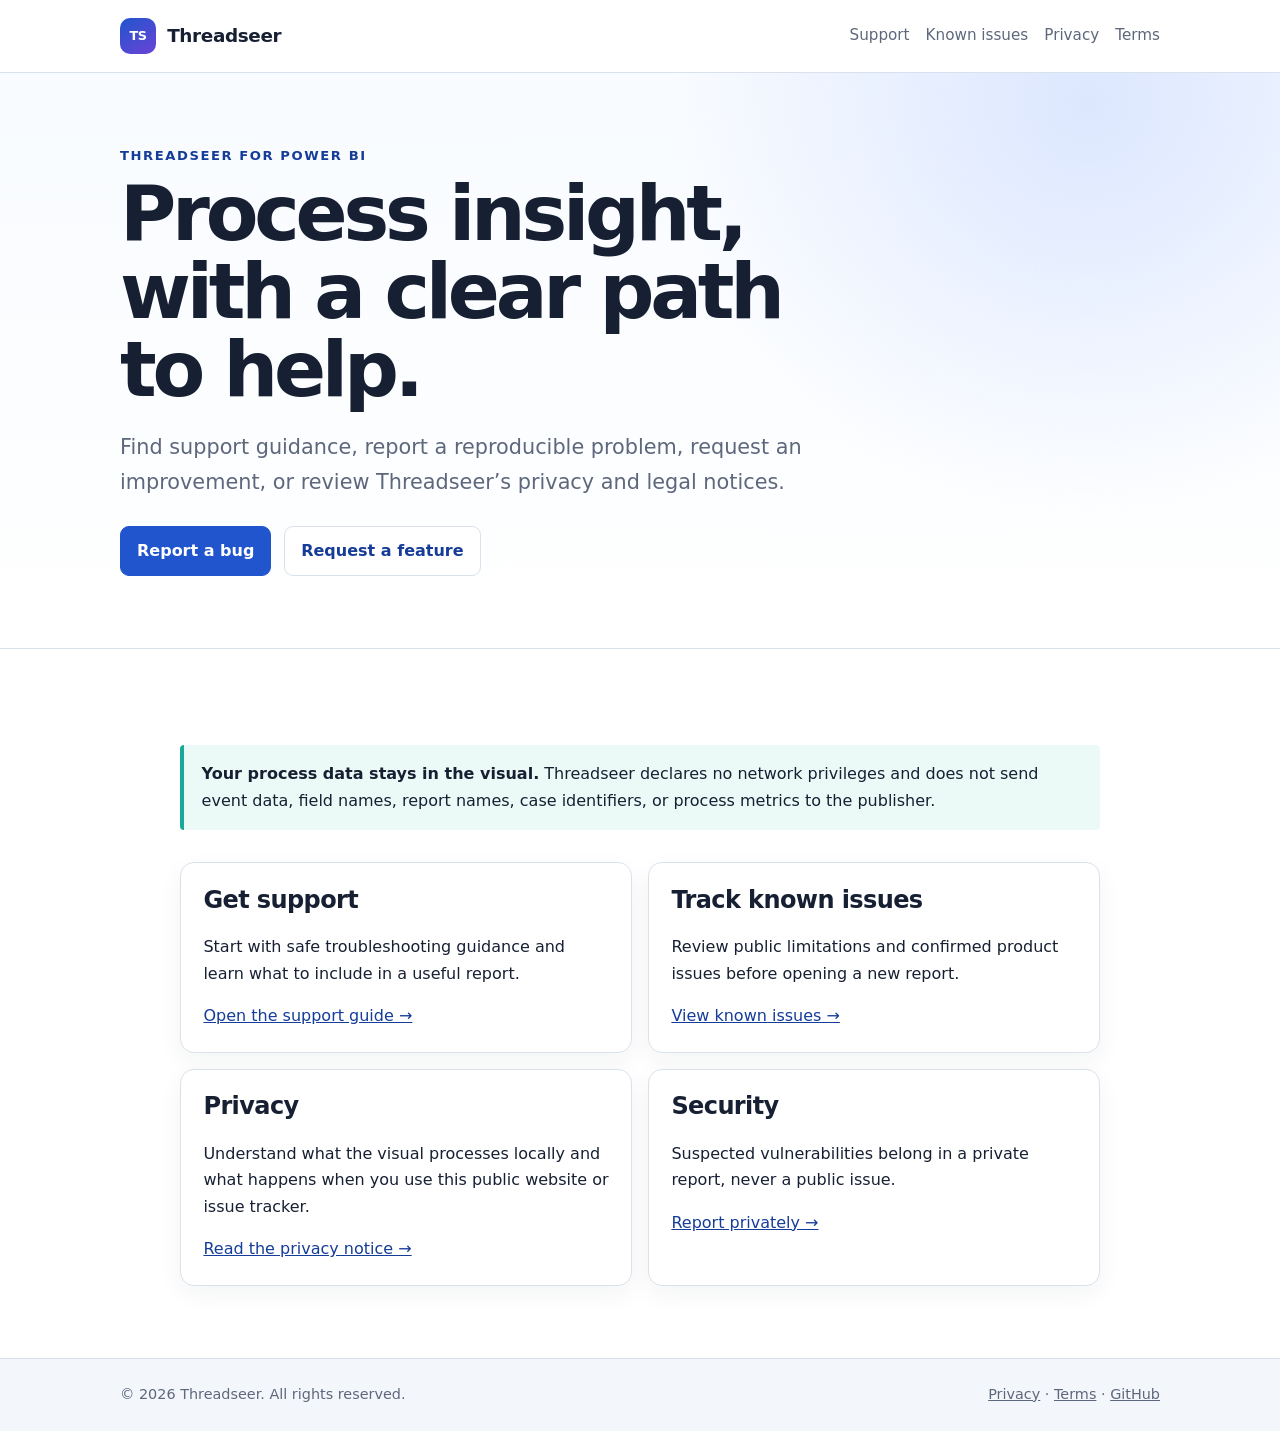
==== docs/index.html @ f882a9d4 "Launch Threadseer public support hub" ====
<!doctype html>
<html lang="en">
<head>
  <meta charset="utf-8">
  <meta name="viewport" content="width=device-width, initial-scale=1">
  <meta name="description" content="Support, privacy, terms, and issue reporting for Threadseer for Power BI.">
  <title>Threadseer support</title>
  <link rel="stylesheet" href="./assets/styles.css">
</head>
<body>
  <a class="skip-link" href="#main">Skip to content</a>
  <header class="site-header">
    <nav class="nav" aria-label="Primary">
      <a class="brand" href="./"><span class="brand-mark" aria-hidden="true">TS</span>Threadseer</a>
      <div class="nav-links"><a href="./support/">Support</a><a href="./known-issues/">Known issues</a><a href="./privacy/">Privacy</a><a href="./terms/">Terms</a></div>
    </nav>
  </header>
  <main id="main">
    <section class="hero"><div class="hero-inner">
      <div class="eyebrow">Threadseer for Power BI</div>
      <h1>Process insight, with a clear path to help.</h1>
      <p class="lede">Find support guidance, report a reproducible problem, request an improvement, or review Threadseer’s privacy and legal notices.</p>
      <div class="actions"><a class="button" href="https://github.com/jasonwi1202/threadseer-support/issues/new?template=bug_report.yml">Report a bug</a><a class="button secondary" href="https://github.com/jasonwi1202/threadseer-support/issues/new?template=feature_request.yml">Request a feature</a></div>
    </div></section>
    <section class="content" aria-label="Support resources">
      <div class="notice"><strong>Your process data stays in the visual.</strong> Threadseer declares no network privileges and does not send event data, field names, report names, case identifiers, or process metrics to the publisher.</div>
      <div class="grid">
        <article class="card"><h2>Get support</h2><p>Start with safe troubleshooting guidance and learn what to include in a useful report.</p><p><a href="./support/">Open the support guide →</a></p></article>
        <article class="card"><h2>Track known issues</h2><p>Review public limitations and confirmed product issues before opening a new report.</p><p><a href="./known-issues/">View known issues →</a></p></article>
        <article class="card"><h2>Privacy</h2><p>Understand what the visual processes locally and what happens when you use this public website or issue tracker.</p><p><a href="./privacy/">Read the privacy notice →</a></p></article>
        <article class="card"><h2>Security</h2><p>Suspected vulnerabilities belong in a private report, never a public issue.</p><p><a href="https://github.com/jasonwi1202/threadseer-support/security/advisories/new">Report privately →</a></p></article>
      </div>
    </section>
  </main>
  <footer class="site-footer"><div class="footer-inner"><p>© 2026 Threadseer. All rights reserved.</p><p><a href="./privacy/">Privacy</a> · <a href="./terms/">Terms</a> · <a href="https://github.com/jasonwi1202/threadseer-support">GitHub</a></p></div></footer>
</body>
</html>
---- docs/assets/styles.css ----
:root {
  color-scheme: light;
  --ink: #172033;
  --muted: #5e687c;
  --paper: #ffffff;
  --wash: #f3f7fb;
  --line: #d9e2ec;
  --brand: #2155cd;
  --brand-dark: #153c98;
  --accent: #18a999;
  --warning: #8a4b08;
  font-family: Inter, "Segoe UI", system-ui, -apple-system, BlinkMacSystemFont, sans-serif;
}

* { box-sizing: border-box; }
html { scroll-behavior: smooth; }
body { margin: 0; color: var(--ink); background: var(--paper); line-height: 1.65; }
a { color: var(--brand-dark); }
a:hover { color: var(--brand); }
a:focus-visible, .button:focus-visible { outline: 3px solid #ffbf47; outline-offset: 3px; }
.skip-link { position: absolute; left: -999px; top: 0; padding: .6rem 1rem; background: var(--ink); color: white; z-index: 20; }
.skip-link:focus { left: 1rem; top: 1rem; }
.site-header { border-bottom: 1px solid var(--line); background: rgba(255,255,255,.96); }
.nav { max-width: 1080px; margin: 0 auto; min-height: 72px; padding: 0 1.25rem; display: flex; align-items: center; justify-content: space-between; gap: 1.25rem; }
.brand { display: inline-flex; align-items: center; gap: .7rem; color: var(--ink); text-decoration: none; font-size: 1.15rem; font-weight: 750; letter-spacing: -.02em; }
.brand-mark { display: grid; place-items: center; width: 36px; height: 36px; color: white; background: linear-gradient(145deg, var(--brand), #6b43d6); border-radius: 10px; font-size: .8rem; letter-spacing: -.03em; }
.nav-links { display: flex; flex-wrap: wrap; gap: .25rem 1rem; }
.nav-links a { color: var(--muted); text-decoration: none; font-size: .95rem; }
.nav-links a:hover { color: var(--ink); }
main { min-height: calc(100vh - 190px); }
.hero { background: radial-gradient(circle at 85% 5%, #dce7ff 0, transparent 34%), linear-gradient(180deg, #f8fbff, var(--paper)); border-bottom: 1px solid var(--line); }
.hero-inner, .content { max-width: 960px; margin: 0 auto; padding: 4.5rem 1.25rem; }
.hero-inner { max-width: 1080px; }
.eyebrow { color: var(--brand-dark); font-size: .82rem; font-weight: 750; letter-spacing: .12em; text-transform: uppercase; }
h1 { max-width: 760px; margin: .5rem 0 1rem; font-size: clamp(2.3rem, 7vw, 4.8rem); line-height: 1.02; letter-spacing: -.055em; }
.page h1 { font-size: clamp(2.25rem, 6vw, 3.8rem); }
h2 { margin-top: 2.2rem; line-height: 1.2; letter-spacing: -.025em; }
h3 { line-height: 1.3; }
.lede { max-width: 720px; color: var(--muted); font-size: clamp(1.05rem, 2.5vw, 1.3rem); }
.actions { display: flex; flex-wrap: wrap; gap: .8rem; margin-top: 1.7rem; }
.button { display: inline-flex; align-items: center; justify-content: center; min-height: 46px; padding: .68rem 1rem; border: 1px solid var(--brand); border-radius: 9px; background: var(--brand); color: white; text-decoration: none; font-weight: 700; }
.button.secondary { color: var(--brand-dark); background: white; border-color: var(--line); }
.grid { display: grid; grid-template-columns: repeat(2, minmax(0, 1fr)); gap: 1rem; margin-top: 2rem; }
.card { padding: 1.4rem; border: 1px solid var(--line); border-radius: 14px; background: white; box-shadow: 0 8px 24px rgba(23,32,51,.05); }
.card h2, .card h3 { margin-top: 0; }
.card p:last-child { margin-bottom: 0; }
.notice { margin: 1.5rem 0; padding: 1rem 1.1rem; border-left: 4px solid var(--accent); border-radius: 4px; background: #ecfaf7; }
.notice.warning { border-left-color: #d27b1f; background: #fff8ec; color: #55300c; }
.checklist li { margin-bottom: .55rem; }
.meta { color: var(--muted); font-size: .92rem; }
.site-footer { border-top: 1px solid var(--line); background: var(--wash); }
.footer-inner { max-width: 1080px; margin: 0 auto; padding: 1.5rem 1.25rem; display: flex; flex-wrap: wrap; justify-content: space-between; gap: .75rem 1.5rem; color: var(--muted); font-size: .9rem; }
.footer-inner p { margin: 0; }
.footer-inner a { color: inherit; }
code { padding: .12rem .35rem; border-radius: 4px; background: var(--wash); }

@media (max-width: 700px) {
  .nav { align-items: flex-start; flex-direction: column; padding-top: 1rem; padding-bottom: 1rem; }
  .grid { grid-template-columns: 1fr; }
  .hero-inner, .content { padding-top: 3rem; padding-bottom: 3rem; }
}

@media (prefers-reduced-motion: reduce) {
  html { scroll-behavior: auto; }
}
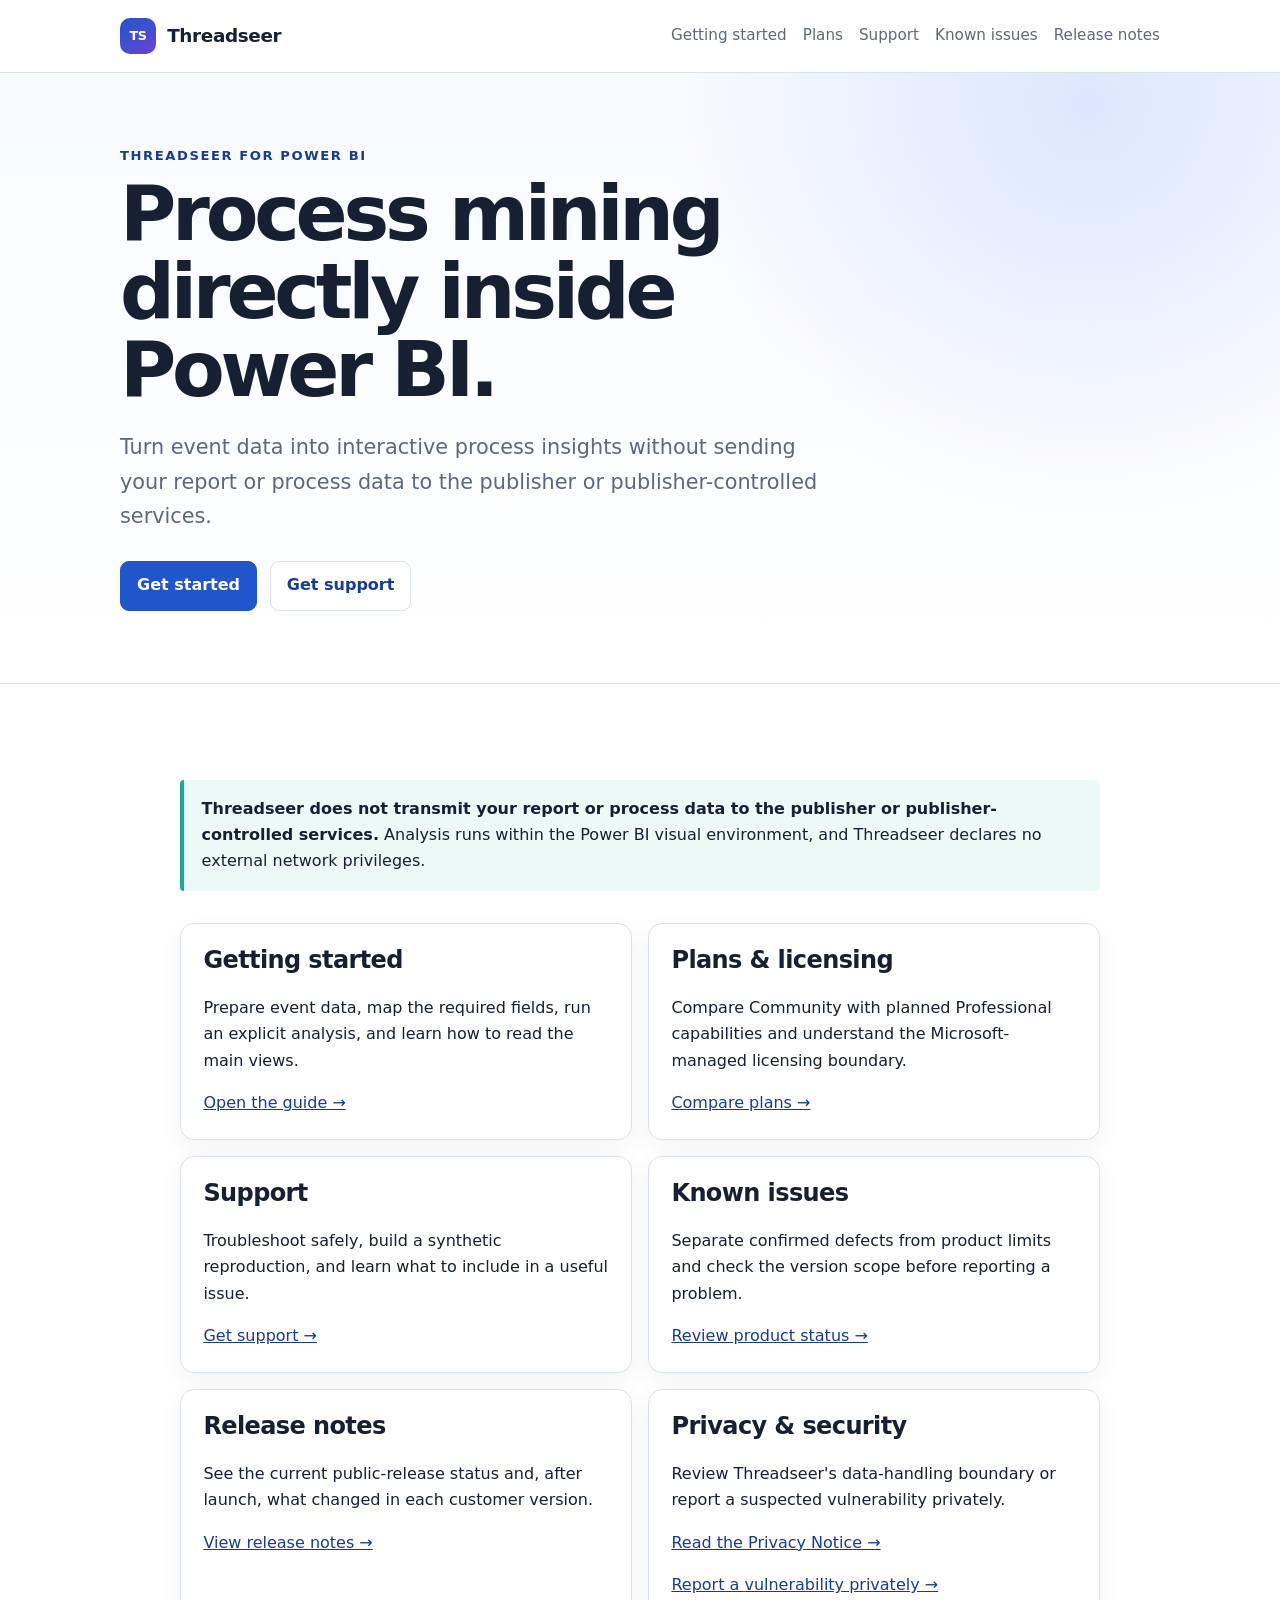
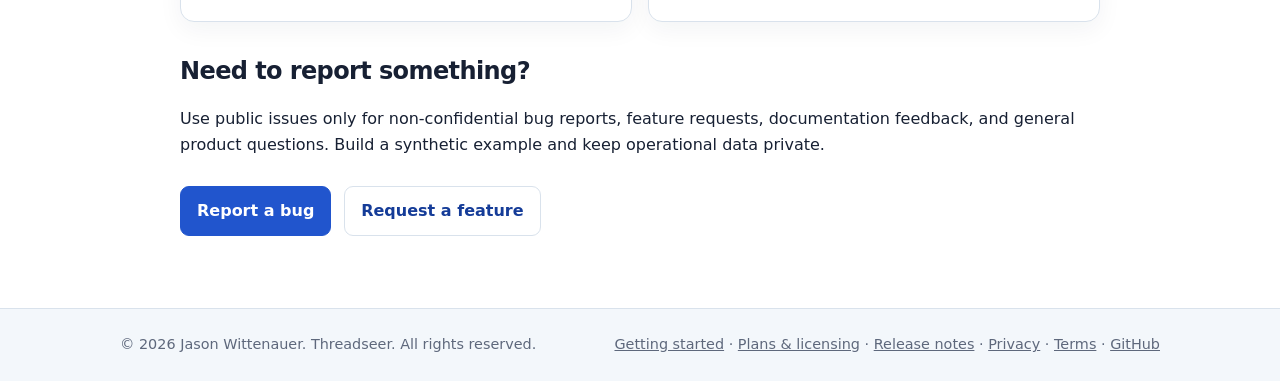
==== commit 367ddda2: "Expand Threadseer public documentation" ====
--- a/docs/index.html
+++ b/docs/index.html
@@ -3,36 +3,40 @@
 <head>
   <meta charset="utf-8">
   <meta name="viewport" content="width=device-width, initial-scale=1">
-  <meta name="description" content="Support, privacy, terms, and issue reporting for Threadseer for Power BI.">
-  <title>Threadseer support</title>
-  <link rel="stylesheet" href="./assets/styles.css">
+  <meta name="description" content="Threadseer brings privacy-first process mining, variants, bottlenecks, rework, and case investigation directly into Power BI.">
+  <title>Threadseer for Power BI</title>
+  <link rel="stylesheet" href="./assets/styles.css?v=20260809-docs-launch">
 </head>
 <body>
   <a class="skip-link" href="#main">Skip to content</a>
   <header class="site-header">
     <nav class="nav" aria-label="Primary">
       <a class="brand" href="./"><span class="brand-mark" aria-hidden="true">TS</span>Threadseer</a>
-      <div class="nav-links"><a href="./support/">Support</a><a href="./known-issues/">Known issues</a><a href="./privacy/">Privacy</a><a href="./terms/">Terms</a></div>
+      <div class="nav-links"><a href="./getting-started/">Getting started</a><a href="./licensing/">Plans</a><a href="./support/">Support</a><a href="./known-issues/">Known issues</a><a href="./release-notes/">Release notes</a></div>
     </nav>
   </header>
   <main id="main">
     <section class="hero"><div class="hero-inner">
       <div class="eyebrow">Threadseer for Power BI</div>
-      <h1>Process insight, with a clear path to help.</h1>
-      <p class="lede">Find support guidance, report a reproducible problem, request an improvement, or review Threadseer’s privacy and legal notices.</p>
+      <h1>Process mining directly inside Power BI.</h1>
+      <p class="lede">Turn event data into interactive process insights without sending your report or process data to the publisher or publisher-controlled services.</p>
+      <div class="actions"><a class="button" href="./getting-started/">Get started</a><a class="button secondary" href="./support/">Get support</a></div>
+    </div></section>
+    <section class="content" aria-label="Threadseer resources">
+      <div class="notice"><strong>Threadseer does not transmit your report or process data to the publisher or publisher-controlled services.</strong> Analysis runs within the Power BI visual environment, and Threadseer declares no external network privileges.</div>
+      <div class="grid">
+        <article class="card"><h2>Getting started</h2><p>Prepare event data, map the required fields, run an explicit analysis, and learn how to read the main views.</p><p><a href="./getting-started/">Open the guide &rarr;</a></p></article>
+        <article class="card"><h2>Plans &amp; licensing</h2><p>Compare Community with planned Professional capabilities and understand the Microsoft-managed licensing boundary.</p><p><a href="./licensing/">Compare plans &rarr;</a></p></article>
+        <article class="card"><h2>Support</h2><p>Troubleshoot safely, build a synthetic reproduction, and learn what to include in a useful issue.</p><p><a href="./support/">Get support &rarr;</a></p></article>
+        <article class="card"><h2>Known issues</h2><p>Separate confirmed defects from product limits and check the version scope before reporting a problem.</p><p><a href="./known-issues/">Review product status &rarr;</a></p></article>
+        <article class="card"><h2>Release notes</h2><p>See the current public-release status and, after launch, what changed in each customer version.</p><p><a href="./release-notes/">View release notes &rarr;</a></p></article>
+        <article class="card"><h2>Privacy &amp; security</h2><p>Review Threadseer's data-handling boundary or report a suspected vulnerability privately.</p><p><a href="./privacy/">Read the Privacy Notice &rarr;</a></p><p><a href="https://github.com/jasonwi1202/threadseer-support/security/advisories/new">Report a vulnerability privately &rarr;</a></p></article>
+      </div>
+      <h2>Need to report something?</h2>
+      <p>Use public issues only for non-confidential bug reports, feature requests, documentation feedback, and general product questions. Build a synthetic example and keep operational data private.</p>
       <div class="actions"><a class="button" href="https://github.com/jasonwi1202/threadseer-support/issues/new?template=bug_report.yml">Report a bug</a><a class="button secondary" href="https://github.com/jasonwi1202/threadseer-support/issues/new?template=feature_request.yml">Request a feature</a></div>
-    </div></section>
-    <section class="content" aria-label="Support resources">
-      <div class="notice"><strong>Your process data stays in the visual.</strong> Threadseer declares no network privileges and does not send event data, field names, report names, case identifiers, or process metrics to the publisher.</div>
-      <div class="grid">
-        <article class="card"><h2>Get support</h2><p>Start with safe troubleshooting guidance and learn what to include in a useful report.</p><p><a href="./support/">Open the support guide →</a></p></article>
-        <article class="card"><h2>Track known issues</h2><p>Review public limitations and confirmed product issues before opening a new report.</p><p><a href="./known-issues/">View known issues →</a></p></article>
-        <article class="card"><h2>Privacy</h2><p>Understand what the visual processes locally and what happens when you use this public website or issue tracker.</p><p><a href="./privacy/">Read the privacy notice →</a></p></article>
-        <article class="card"><h2>Security</h2><p>Suspected vulnerabilities belong in a private report, never a public issue.</p><p><a href="https://github.com/jasonwi1202/threadseer-support/security/advisories/new">Report privately →</a></p></article>
-      </div>
     </section>
   </main>
-  <footer class="site-footer"><div class="footer-inner"><p>© 2026 Threadseer. All rights reserved.</p><p><a href="./privacy/">Privacy</a> · <a href="./terms/">Terms</a> · <a href="https://github.com/jasonwi1202/threadseer-support">GitHub</a></p></div></footer>
+  <footer class="site-footer"><div class="footer-inner"><p>&copy; 2026 Jason Wittenauer. Threadseer. All rights reserved.</p><p><a href="./getting-started/">Getting started</a> &middot; <a href="./licensing/">Plans &amp; licensing</a> &middot; <a href="./release-notes/">Release notes</a> &middot; <a href="./privacy/">Privacy</a> &middot; <a href="./terms/">Terms</a> &middot; <a href="https://github.com/jasonwi1202/threadseer-support">GitHub</a></p></div></footer>
 </body>
 </html>
-
--- a/docs/assets/styles.css
+++ b/docs/assets/styles.css
@@ -27,6 +27,7 @@
 .nav-links { display: flex; flex-wrap: wrap; gap: .25rem 1rem; }
 .nav-links a { color: var(--muted); text-decoration: none; font-size: .95rem; }
 .nav-links a:hover { color: var(--ink); }
+.nav-links a[aria-current="page"] { color: var(--ink); font-weight: 700; text-decoration: underline; text-decoration-thickness: 2px; text-underline-offset: .35rem; }
 main { min-height: calc(100vh - 190px); }
 .hero { background: radial-gradient(circle at 85% 5%, #dce7ff 0, transparent 34%), linear-gradient(180deg, #f8fbff, var(--paper)); border-bottom: 1px solid var(--line); }
 .hero-inner, .content { max-width: 960px; margin: 0 auto; padding: 4.5rem 1.25rem; }
@@ -38,8 +39,10 @@
 h3 { line-height: 1.3; }
 .lede { max-width: 720px; color: var(--muted); font-size: clamp(1.05rem, 2.5vw, 1.3rem); }
 .actions { display: flex; flex-wrap: wrap; gap: .8rem; margin-top: 1.7rem; }
-.button { display: inline-flex; align-items: center; justify-content: center; min-height: 46px; padding: .68rem 1rem; border: 1px solid var(--brand); border-radius: 9px; background: var(--brand); color: white; text-decoration: none; font-weight: 700; }
+.button { display: inline-flex; align-items: center; justify-content: center; min-height: 46px; padding: .68rem 1rem; border: 1px solid var(--brand); border-radius: 9px; background: var(--brand); color: white; text-decoration: none; font-weight: 700; transition: background-color .15s ease, border-color .15s ease, box-shadow .15s ease, color .15s ease; }
 .button.secondary { color: var(--brand-dark); background: white; border-color: var(--line); }
+a.button:hover { color: white; background: var(--brand-dark); border-color: var(--brand-dark); box-shadow: 0 6px 16px rgba(21,60,152,.22); }
+a.button.secondary:hover { color: var(--brand-dark); background: var(--wash); border-color: var(--brand); box-shadow: 0 6px 16px rgba(23,32,51,.1); }
 .grid { display: grid; grid-template-columns: repeat(2, minmax(0, 1fr)); gap: 1rem; margin-top: 2rem; }
 .card { padding: 1.4rem; border: 1px solid var(--line); border-radius: 14px; background: white; box-shadow: 0 8px 24px rgba(23,32,51,.05); }
 .card h2, .card h3 { margin-top: 0; }
@@ -47,6 +50,12 @@
 .notice { margin: 1.5rem 0; padding: 1rem 1.1rem; border-left: 4px solid var(--accent); border-radius: 4px; background: #ecfaf7; }
 .notice.warning { border-left-color: #d27b1f; background: #fff8ec; color: #55300c; }
 .checklist li { margin-bottom: .55rem; }
+.table-wrap { max-width: 100%; margin: 1.5rem 0; overflow-x: auto; border: 1px solid var(--line); border-radius: 10px; }
+table { width: 100%; min-width: 680px; border-collapse: collapse; background: white; }
+th, td { padding: .8rem .9rem; border-bottom: 1px solid var(--line); text-align: left; vertical-align: top; }
+th { background: var(--wash); font-size: .92rem; }
+tr:last-child td { border-bottom: 0; }
+.content li + li { margin-top: .35rem; }
 .meta { color: var(--muted); font-size: .92rem; }
 .site-footer { border-top: 1px solid var(--line); background: var(--wash); }
 .footer-inner { max-width: 1080px; margin: 0 auto; padding: 1.5rem 1.25rem; display: flex; flex-wrap: wrap; justify-content: space-between; gap: .75rem 1.5rem; color: var(--muted); font-size: .9rem; }
@@ -56,11 +65,12 @@
 
 @media (max-width: 700px) {
   .nav { align-items: flex-start; flex-direction: column; padding-top: 1rem; padding-bottom: 1rem; }
+  .nav-links { row-gap: .65rem; }
   .grid { grid-template-columns: 1fr; }
   .hero-inner, .content { padding-top: 3rem; padding-bottom: 3rem; }
 }
 
 @media (prefers-reduced-motion: reduce) {
   html { scroll-behavior: auto; }
+  .button { transition: none; }
 }
-
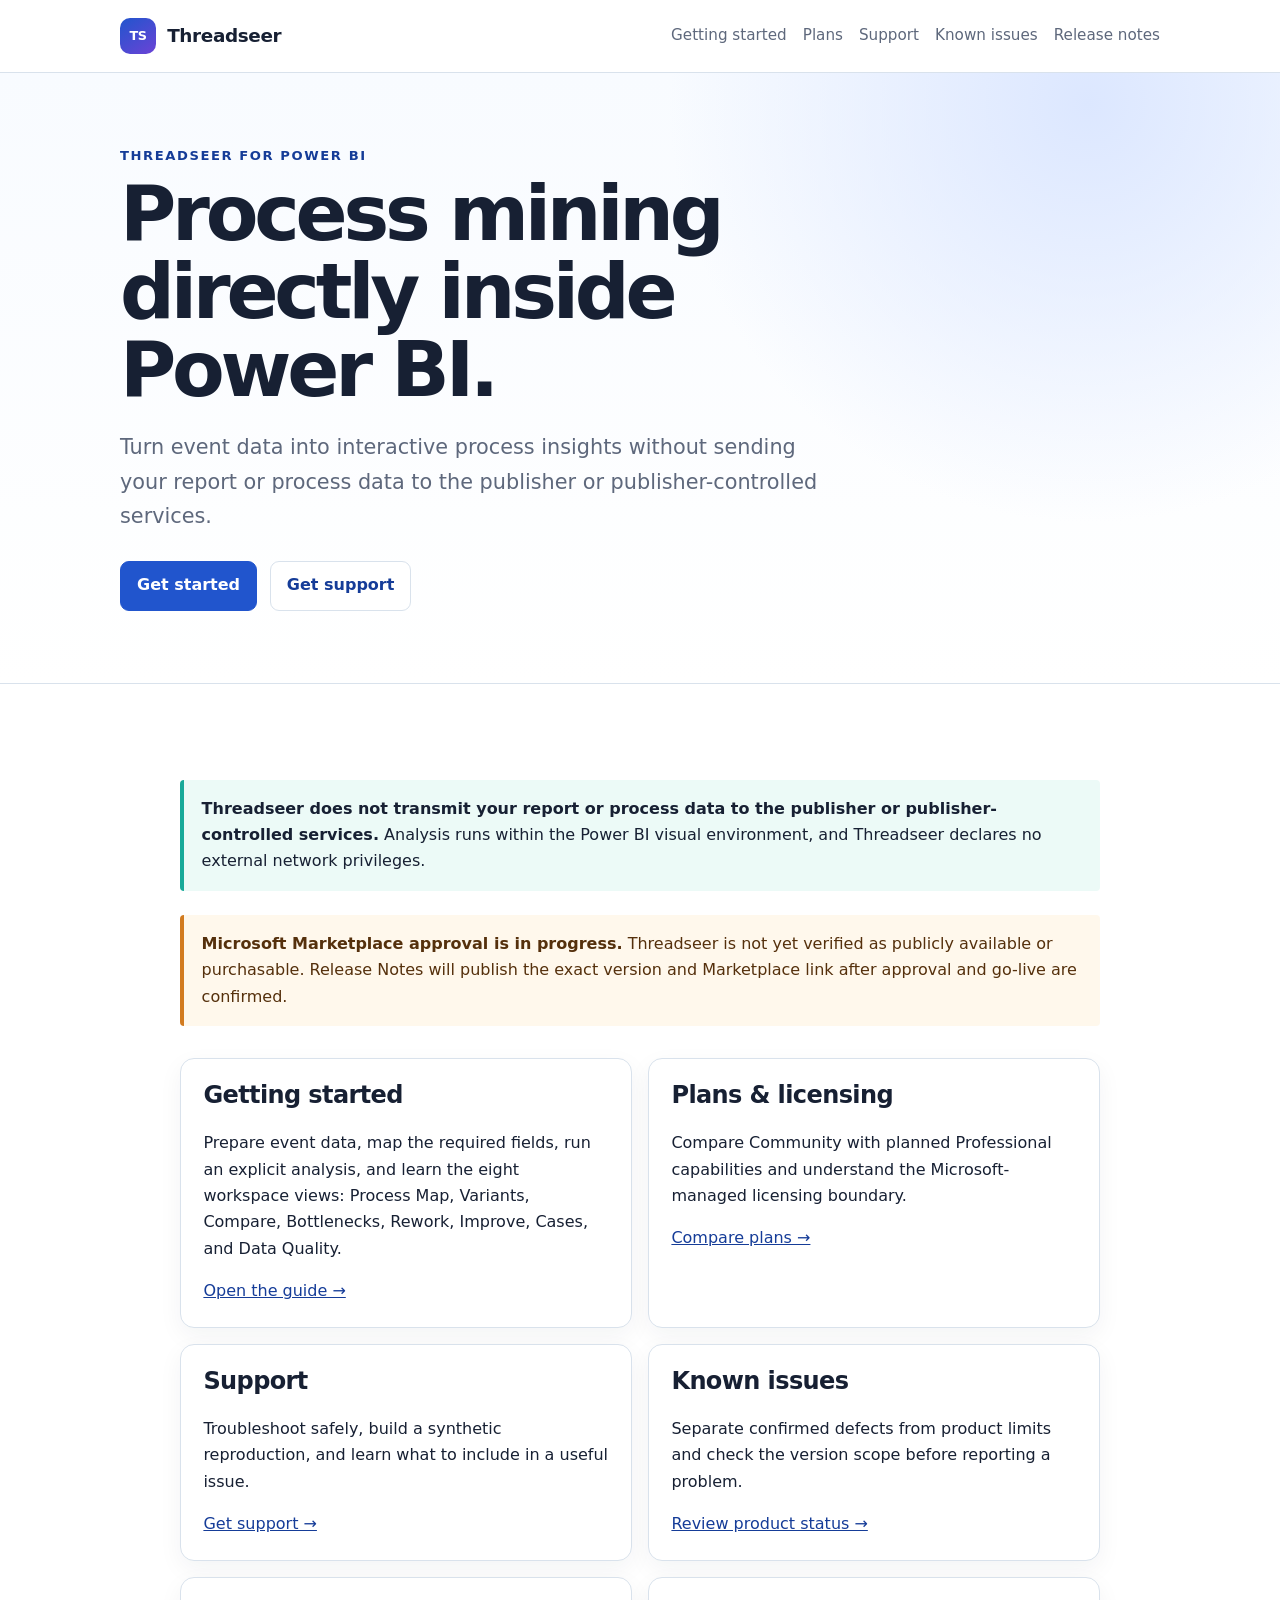
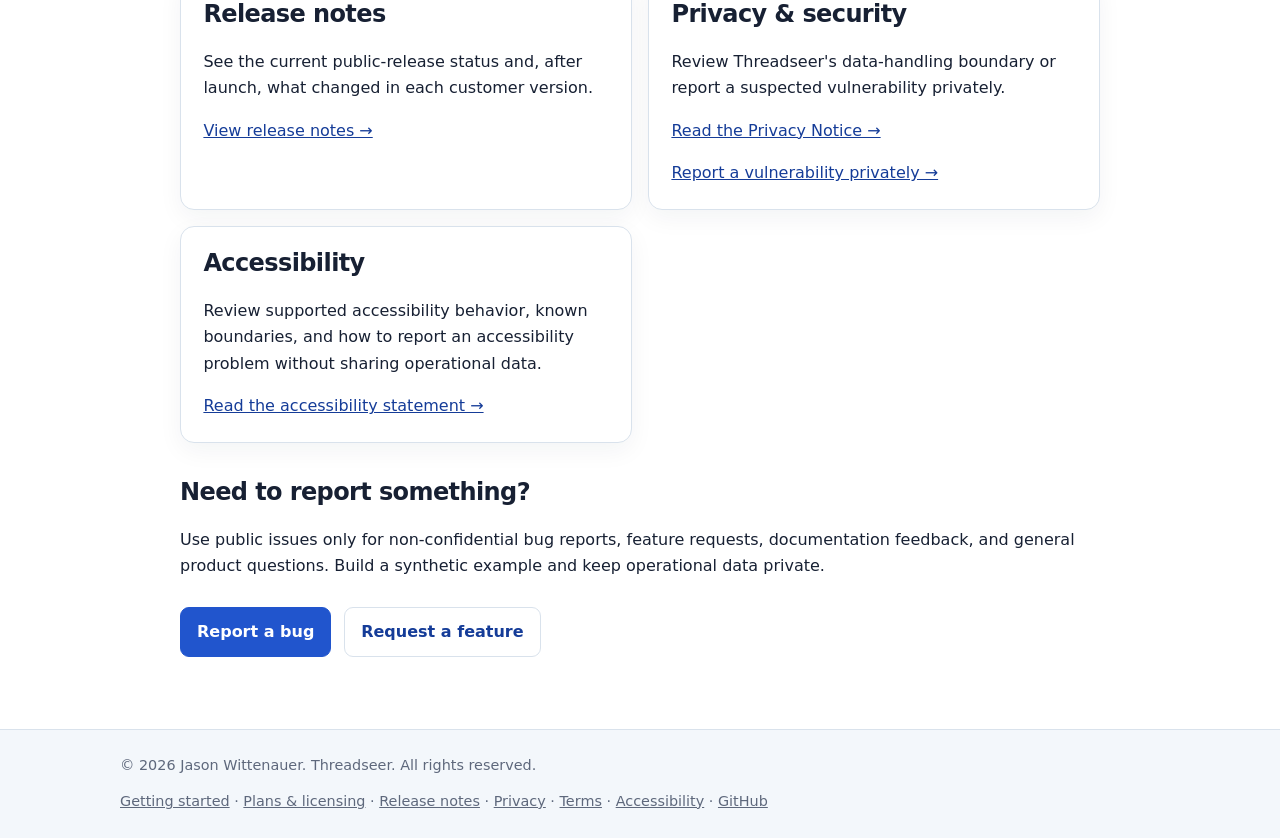
==== commit 64edf20e: "Update Threadseer Marketplace documentation" ====
--- a/docs/index.html
+++ b/docs/index.html
@@ -24,19 +24,21 @@
     </div></section>
     <section class="content" aria-label="Threadseer resources">
       <div class="notice"><strong>Threadseer does not transmit your report or process data to the publisher or publisher-controlled services.</strong> Analysis runs within the Power BI visual environment, and Threadseer declares no external network privileges.</div>
+      <div class="notice warning"><strong>Microsoft Marketplace approval is in progress.</strong> Threadseer is not yet verified as publicly available or purchasable. Release Notes will publish the exact version and Marketplace link after approval and go-live are confirmed.</div>
       <div class="grid">
-        <article class="card"><h2>Getting started</h2><p>Prepare event data, map the required fields, run an explicit analysis, and learn how to read the main views.</p><p><a href="./getting-started/">Open the guide &rarr;</a></p></article>
+        <article class="card"><h2>Getting started</h2><p>Prepare event data, map the required fields, run an explicit analysis, and learn the eight workspace views: Process Map, Variants, Compare, Bottlenecks, Rework, Improve, Cases, and Data Quality.</p><p><a href="./getting-started/">Open the guide &rarr;</a></p></article>
         <article class="card"><h2>Plans &amp; licensing</h2><p>Compare Community with planned Professional capabilities and understand the Microsoft-managed licensing boundary.</p><p><a href="./licensing/">Compare plans &rarr;</a></p></article>
         <article class="card"><h2>Support</h2><p>Troubleshoot safely, build a synthetic reproduction, and learn what to include in a useful issue.</p><p><a href="./support/">Get support &rarr;</a></p></article>
         <article class="card"><h2>Known issues</h2><p>Separate confirmed defects from product limits and check the version scope before reporting a problem.</p><p><a href="./known-issues/">Review product status &rarr;</a></p></article>
         <article class="card"><h2>Release notes</h2><p>See the current public-release status and, after launch, what changed in each customer version.</p><p><a href="./release-notes/">View release notes &rarr;</a></p></article>
         <article class="card"><h2>Privacy &amp; security</h2><p>Review Threadseer's data-handling boundary or report a suspected vulnerability privately.</p><p><a href="./privacy/">Read the Privacy Notice &rarr;</a></p><p><a href="https://github.com/jasonwi1202/threadseer-support/security/advisories/new">Report a vulnerability privately &rarr;</a></p></article>
+        <article class="card"><h2>Accessibility</h2><p>Review supported accessibility behavior, known boundaries, and how to report an accessibility problem without sharing operational data.</p><p><a href="./accessibility/">Read the accessibility statement &rarr;</a></p></article>
       </div>
       <h2>Need to report something?</h2>
       <p>Use public issues only for non-confidential bug reports, feature requests, documentation feedback, and general product questions. Build a synthetic example and keep operational data private.</p>
       <div class="actions"><a class="button" href="https://github.com/jasonwi1202/threadseer-support/issues/new?template=bug_report.yml">Report a bug</a><a class="button secondary" href="https://github.com/jasonwi1202/threadseer-support/issues/new?template=feature_request.yml">Request a feature</a></div>
     </section>
   </main>
-  <footer class="site-footer"><div class="footer-inner"><p>&copy; 2026 Jason Wittenauer. Threadseer. All rights reserved.</p><p><a href="./getting-started/">Getting started</a> &middot; <a href="./licensing/">Plans &amp; licensing</a> &middot; <a href="./release-notes/">Release notes</a> &middot; <a href="./privacy/">Privacy</a> &middot; <a href="./terms/">Terms</a> &middot; <a href="https://github.com/jasonwi1202/threadseer-support">GitHub</a></p></div></footer>
+  <footer class="site-footer"><div class="footer-inner"><p>&copy; 2026 Jason Wittenauer. Threadseer. All rights reserved.</p><p><a href="./getting-started/">Getting started</a> &middot; <a href="./licensing/">Plans &amp; licensing</a> &middot; <a href="./release-notes/">Release notes</a> &middot; <a href="./privacy/">Privacy</a> &middot; <a href="./terms/">Terms</a> &middot; <a href="./accessibility/">Accessibility</a> &middot; <a href="https://github.com/jasonwi1202/threadseer-support">GitHub</a></p></div></footer>
 </body>
 </html>
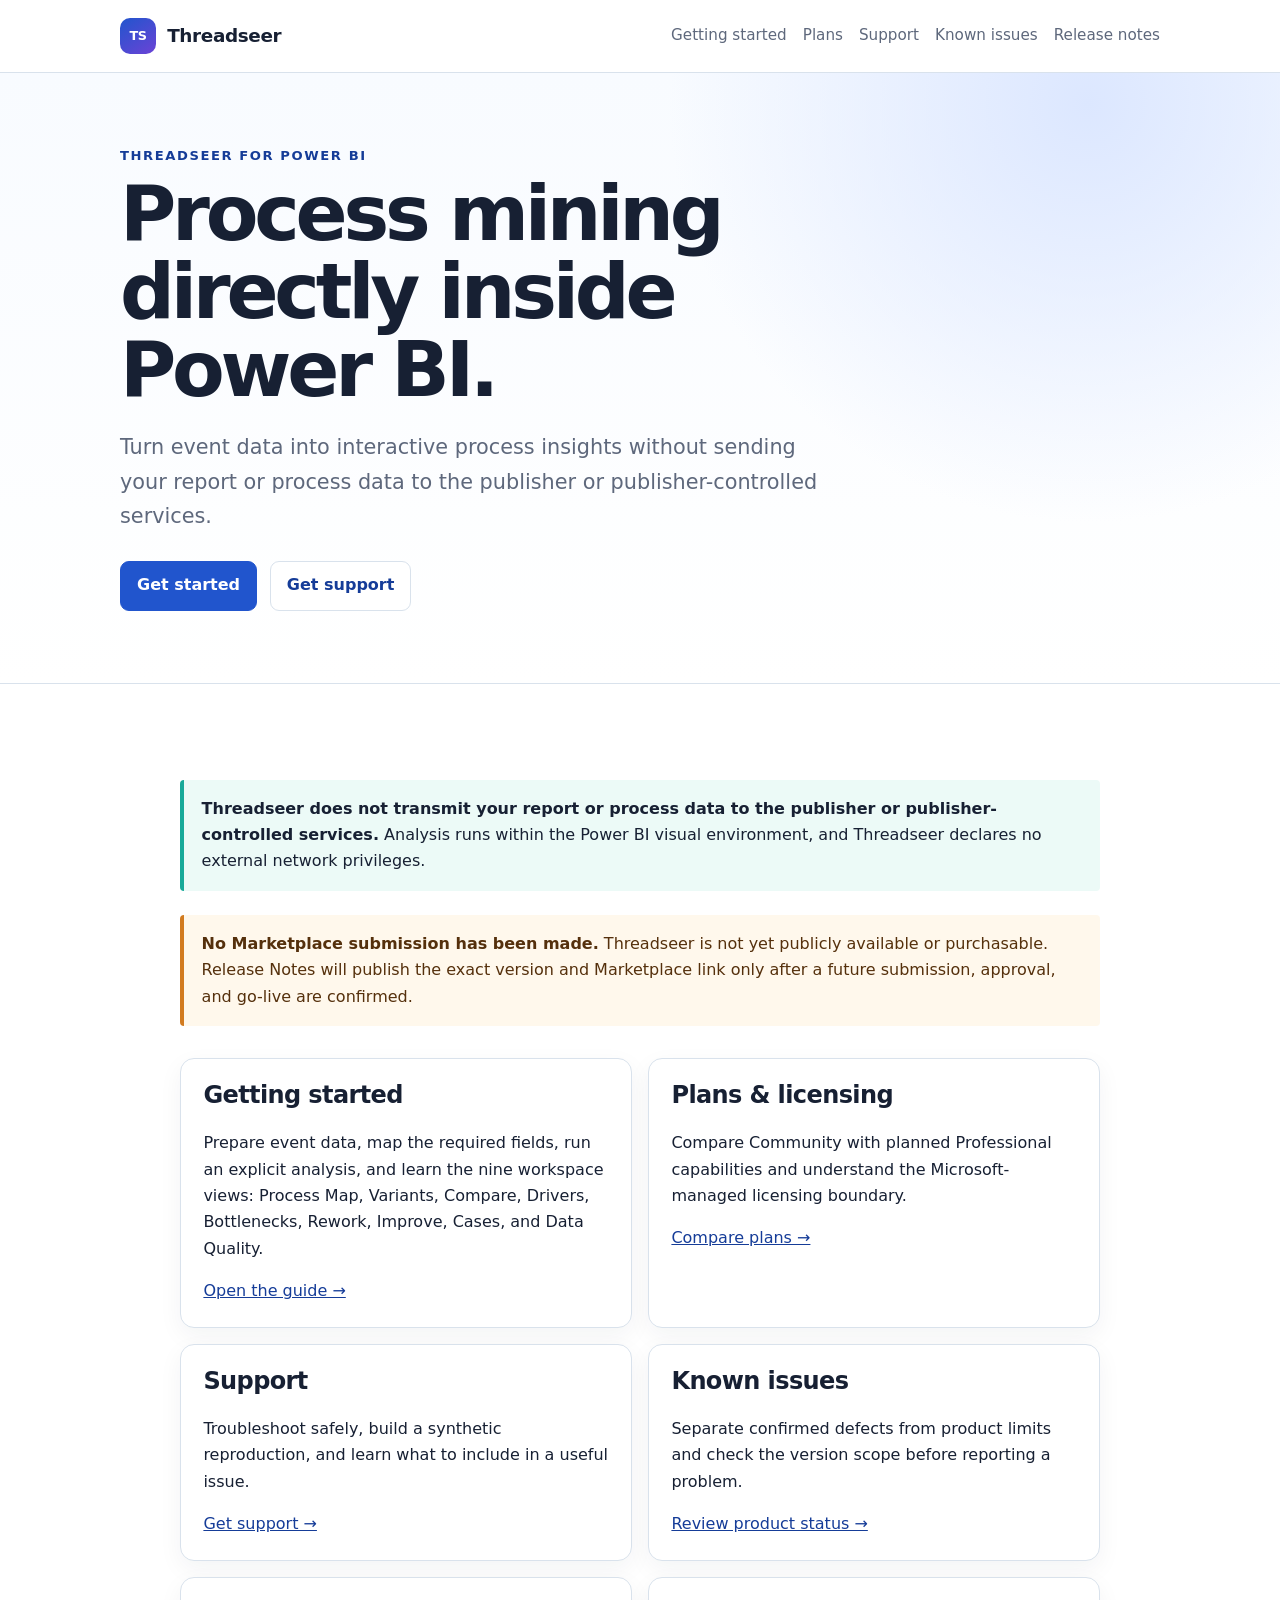
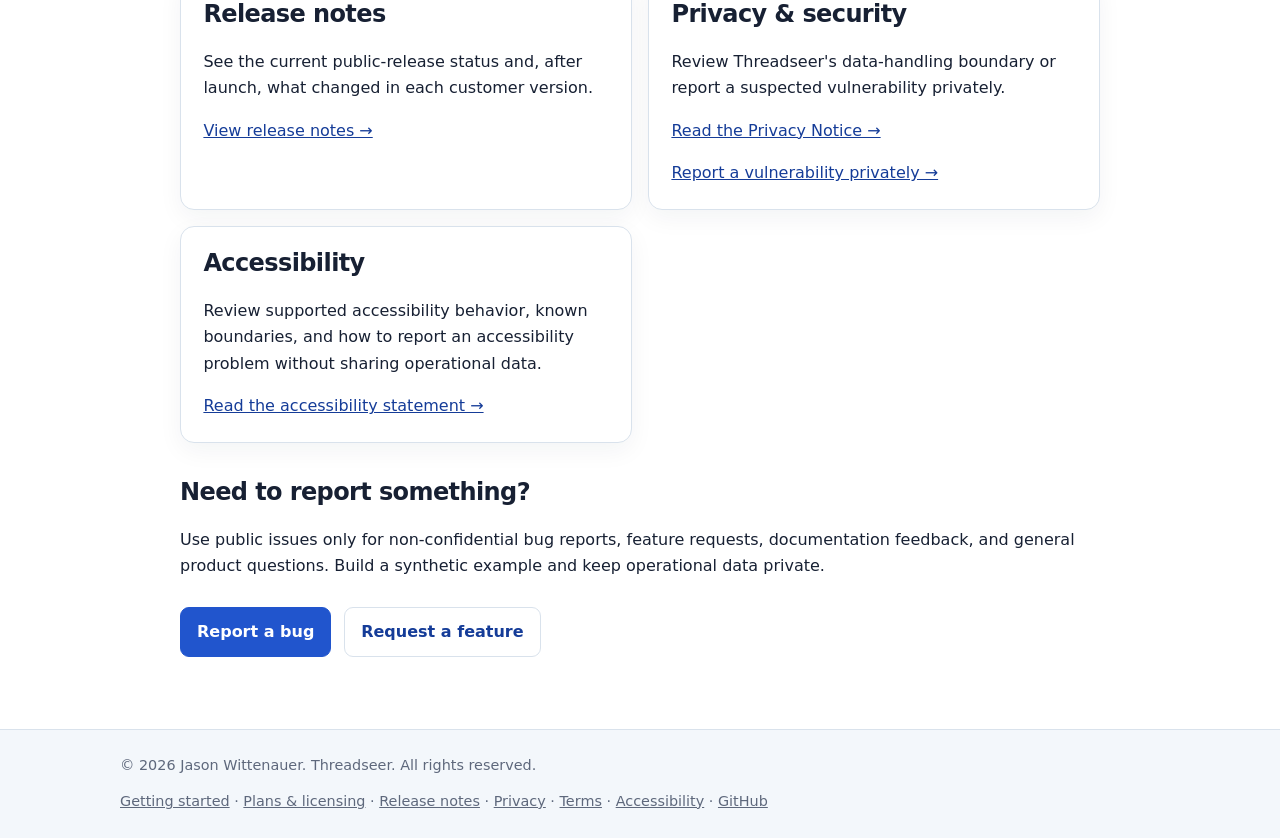
==== commit 8aecc94e: "docs: reconcile Driver Analysis release status" ====
--- a/docs/index.html
+++ b/docs/index.html
@@ -24,9 +24,9 @@
     </div></section>
     <section class="content" aria-label="Threadseer resources">
       <div class="notice"><strong>Threadseer does not transmit your report or process data to the publisher or publisher-controlled services.</strong> Analysis runs within the Power BI visual environment, and Threadseer declares no external network privileges.</div>
-      <div class="notice warning"><strong>Microsoft Marketplace approval is in progress.</strong> Threadseer is not yet verified as publicly available or purchasable. Release Notes will publish the exact version and Marketplace link after approval and go-live are confirmed.</div>
+      <div class="notice warning"><strong>No Marketplace submission has been made.</strong> Threadseer is not yet publicly available or purchasable. Release Notes will publish the exact version and Marketplace link only after a future submission, approval, and go-live are confirmed.</div>
       <div class="grid">
-        <article class="card"><h2>Getting started</h2><p>Prepare event data, map the required fields, run an explicit analysis, and learn the eight workspace views: Process Map, Variants, Compare, Bottlenecks, Rework, Improve, Cases, and Data Quality.</p><p><a href="./getting-started/">Open the guide &rarr;</a></p></article>
+        <article class="card"><h2>Getting started</h2><p>Prepare event data, map the required fields, run an explicit analysis, and learn the nine workspace views: Process Map, Variants, Compare, Drivers, Bottlenecks, Rework, Improve, Cases, and Data Quality.</p><p><a href="./getting-started/">Open the guide &rarr;</a></p></article>
         <article class="card"><h2>Plans &amp; licensing</h2><p>Compare Community with planned Professional capabilities and understand the Microsoft-managed licensing boundary.</p><p><a href="./licensing/">Compare plans &rarr;</a></p></article>
         <article class="card"><h2>Support</h2><p>Troubleshoot safely, build a synthetic reproduction, and learn what to include in a useful issue.</p><p><a href="./support/">Get support &rarr;</a></p></article>
         <article class="card"><h2>Known issues</h2><p>Separate confirmed defects from product limits and check the version scope before reporting a problem.</p><p><a href="./known-issues/">Review product status &rarr;</a></p></article>
